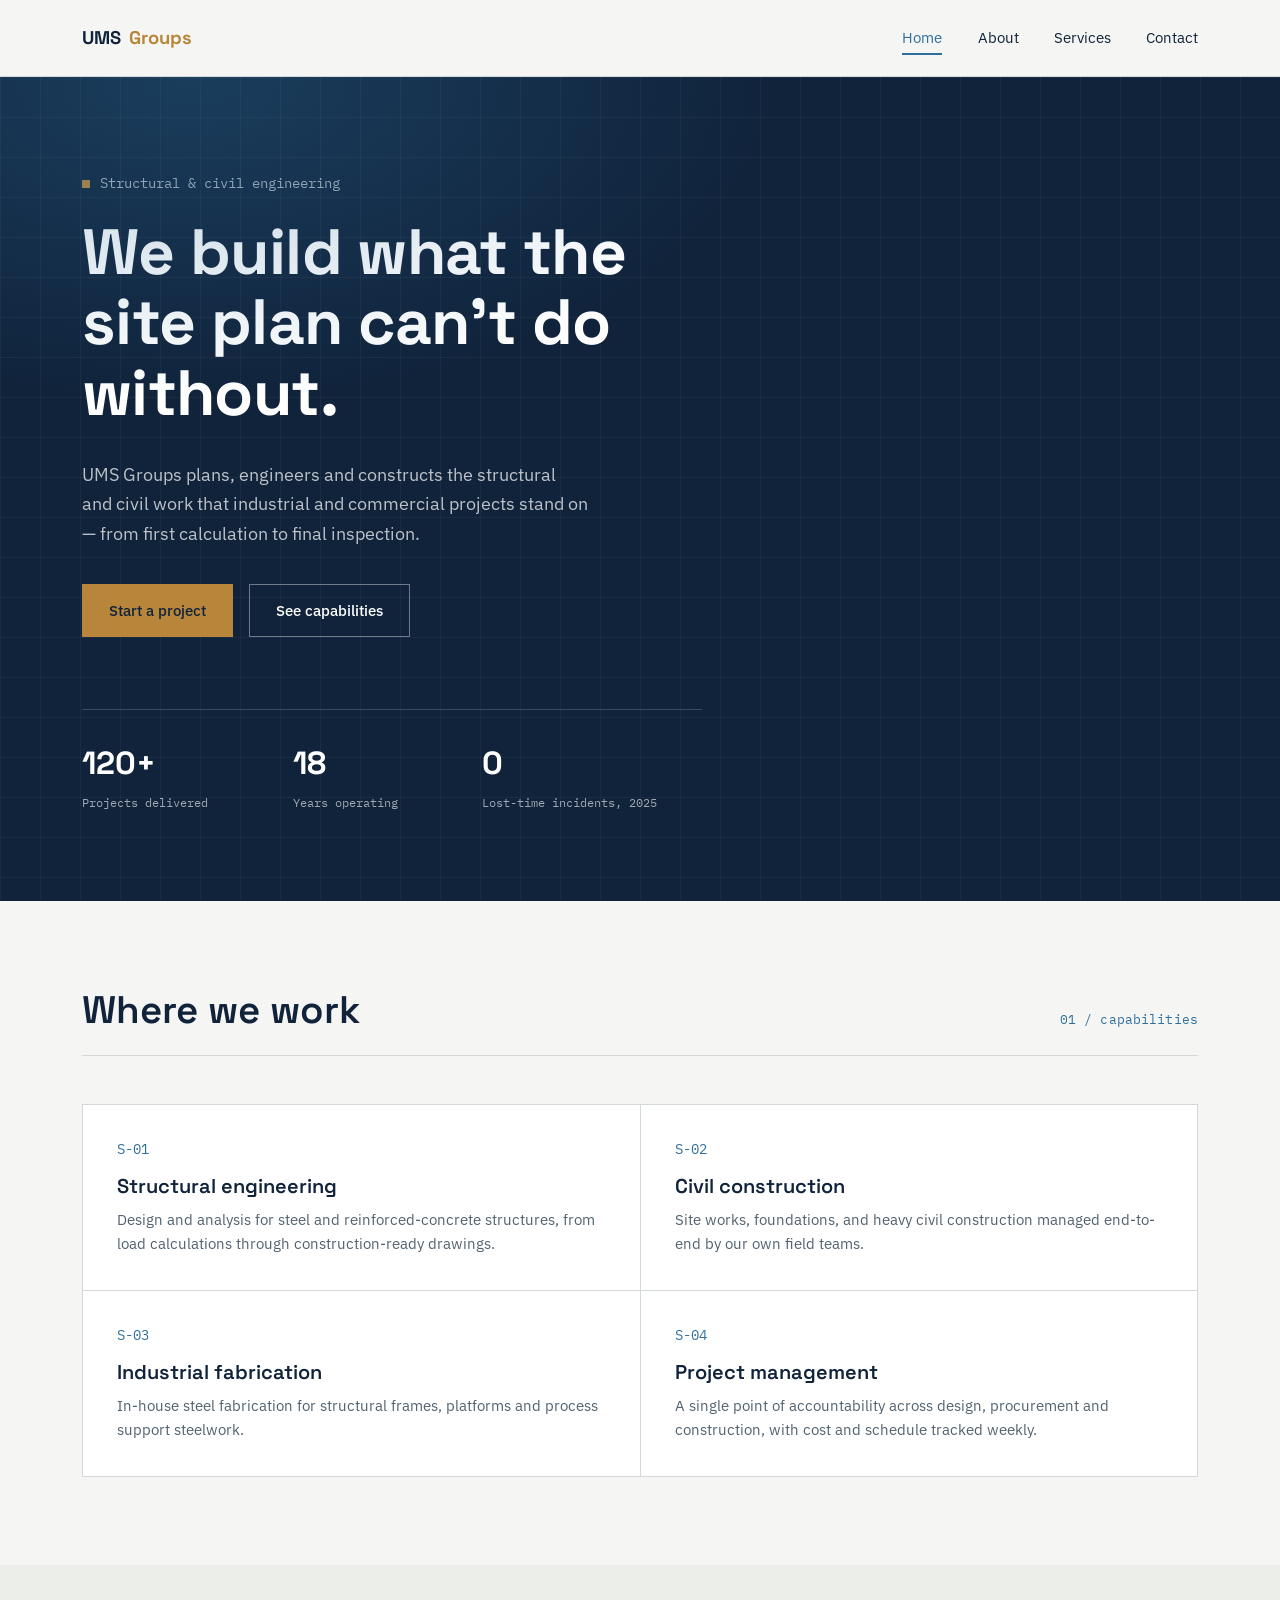
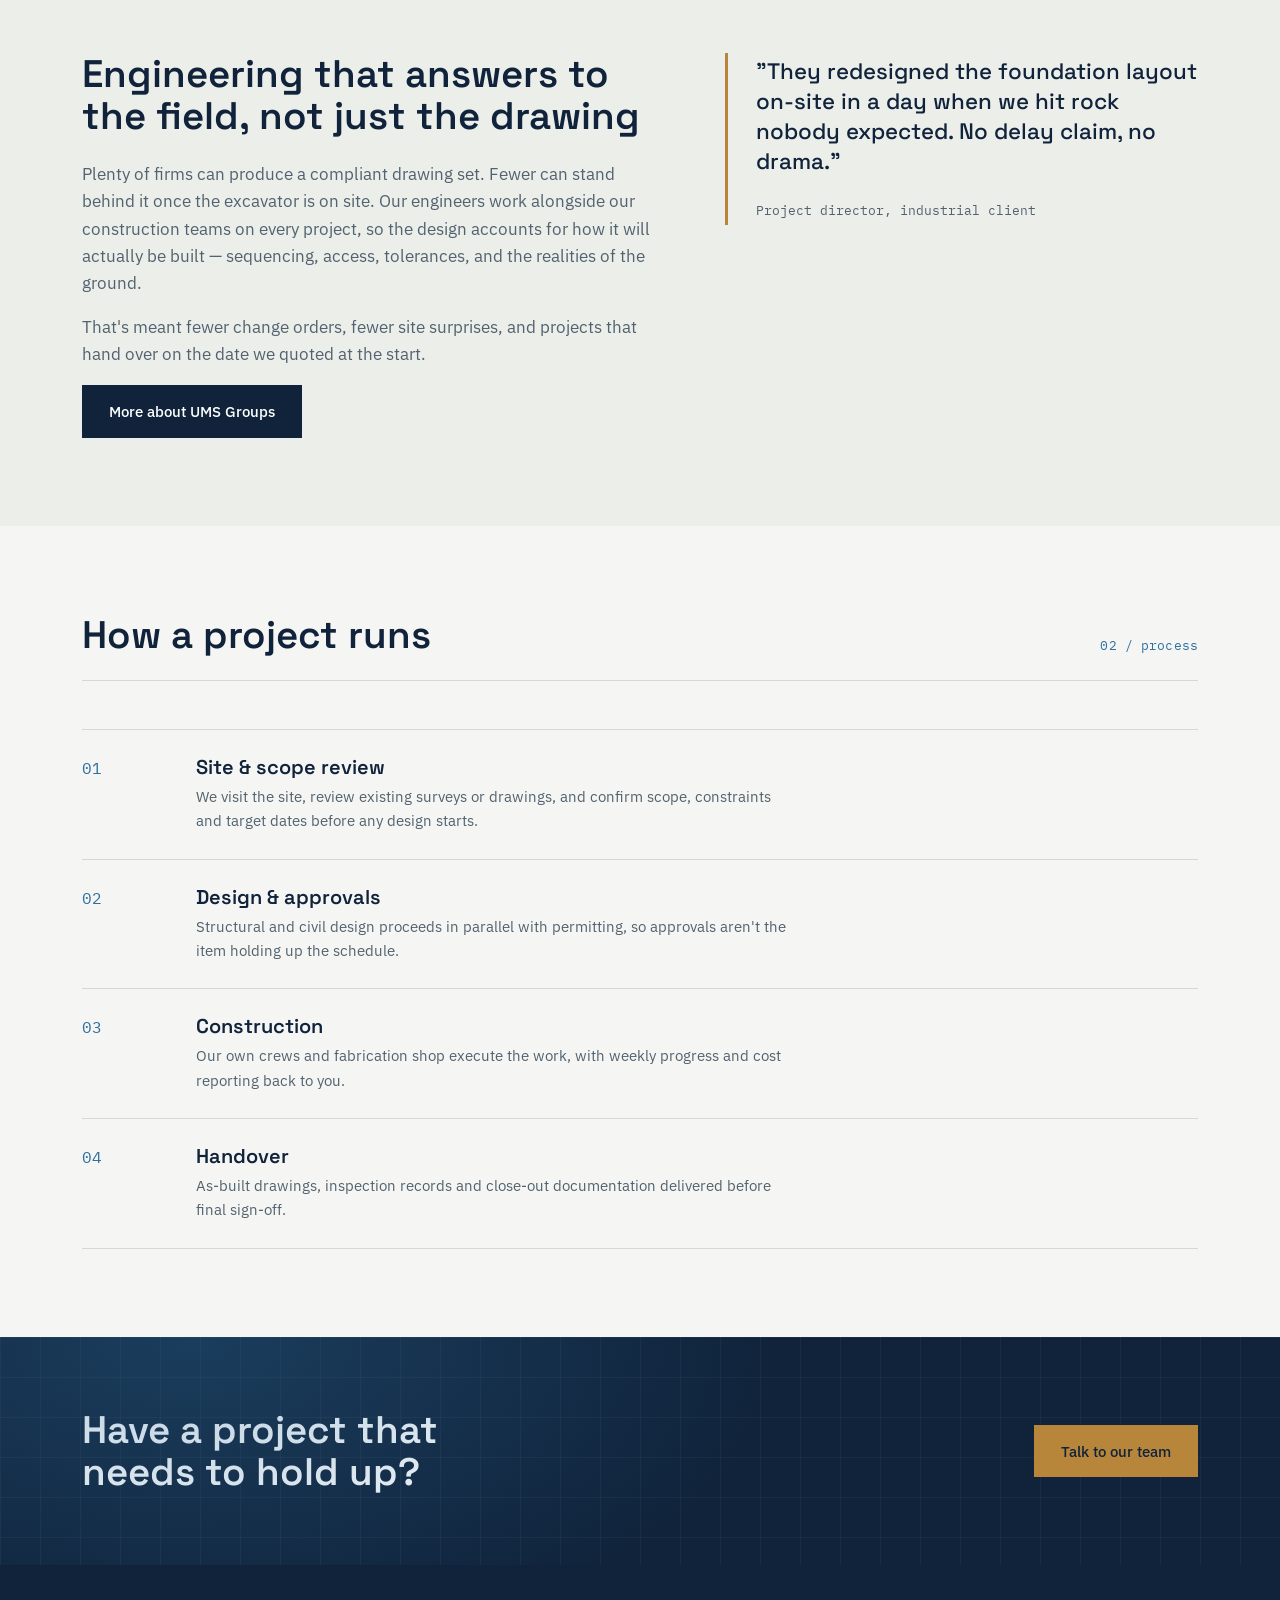
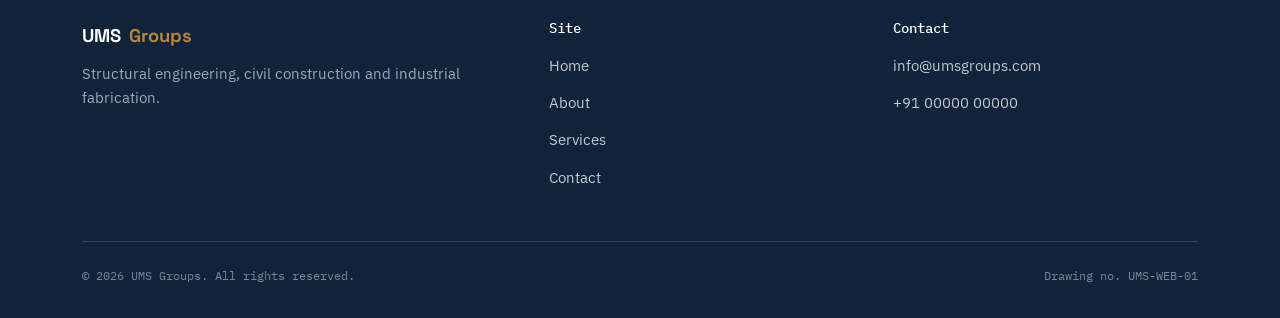
==== index.html @ aa7c988b "Add files via upload" ====
<!DOCTYPE html>
<html lang="en">
<head>
<meta charset="UTF-8">
<meta name="viewport" content="width=device-width, initial-scale=1.0">
<title>UMS Groups — Structural &amp; Civil Engineering</title>
<meta name="description" content="UMS Groups delivers structural engineering, civil construction and industrial fabrication for projects that have to get it right the first time.">
<link rel="stylesheet" href="style.css">
</head>
<body>

<header class="site-header">
  <div class="wrap">
    <a href="index.html" class="brand">UMS <span>Groups</span></a>
    <nav class="primary" id="primaryNav">
      <a href="index.html" class="current">Home</a>
      <a href="about.html">About</a>
      <a href="services.html">Services</a>
      <a href="contact.html">Contact</a>
    </nav>
    <button class="nav-toggle" id="navToggle" aria-expanded="false" aria-controls="primaryNav">Menu</button>
  </div>
</header>

<section class="blueprint hero">
  <div class="wrap">
    <p class="eyebrow">Structural &amp; civil engineering</p>
    <h1>We build what the site plan can't do without.</h1>
    <p class="lede">UMS Groups plans, engineers and constructs the structural and civil work that industrial and commercial projects stand on — from first calculation to final inspection.</p>
    <div class="hero-actions">
      <a href="contact.html" class="btn btn-primary">Start a project</a>
      <a href="services.html" class="btn btn-outline">See capabilities</a>
    </div>
    <div class="hero-stats">
      <div>
        <div class="stat-value">120+</div>
        <div class="stat-label">Projects delivered</div>
      </div>
      <div>
        <div class="stat-value">18</div>
        <div class="stat-label">Years operating</div>
      </div>
      <div>
        <div class="stat-value">0</div>
        <div class="stat-label">Lost-time incidents, 2025</div>
      </div>
    </div>
  </div>
</section>

<section>
  <div class="wrap">
    <div class="section-head">
      <h2>Where we work</h2>
      <span class="index mono">01 / capabilities</span>
    </div>
    <div class="cap-list">
      <div class="cap-item">
        <span class="num mono">S-01</span>
        <h3>Structural engineering</h3>
        <p>Design and analysis for steel and reinforced-concrete structures, from load calculations through construction-ready drawings.</p>
      </div>
      <div class="cap-item">
        <span class="num mono">S-02</span>
        <h3>Civil construction</h3>
        <p>Site works, foundations, and heavy civil construction managed end-to-end by our own field teams.</p>
      </div>
      <div class="cap-item">
        <span class="num mono">S-03</span>
        <h3>Industrial fabrication</h3>
        <p>In-house steel fabrication for structural frames, platforms and process support steelwork.</p>
      </div>
      <div class="cap-item">
        <span class="num mono">S-04</span>
        <h3>Project management</h3>
        <p>A single point of accountability across design, procurement and construction, with cost and schedule tracked weekly.</p>
      </div>
    </div>
  </div>
</section>

<section class="on-dim">
  <div class="wrap split">
    <div>
      <div class="section-head" style="border:none;padding-bottom:0;margin-bottom:24px;">
        <h2>Engineering that answers to the field, not just the drawing</h2>
      </div>
      <p>Plenty of firms can produce a compliant drawing set. Fewer can stand behind it once the excavator is on site. Our engineers work alongside our construction teams on every project, so the design accounts for how it will actually be built — sequencing, access, tolerances, and the realities of the ground.</p>
      <p>That's meant fewer change orders, fewer site surprises, and projects that hand over on the date we quoted at the start.</p>
      <a href="about.html" class="btn btn-dark">More about UMS Groups</a>
    </div>
    <div class="quote-block">
      <p>"They redesigned the foundation layout on-site in a day when we hit rock nobody expected. No delay claim, no drama."</p>
      <div class="who">Project director, industrial client</div>
    </div>
  </div>
</section>

<section>
  <div class="wrap">
    <div class="section-head">
      <h2>How a project runs</h2>
      <span class="index mono">02 / process</span>
    </div>
    <div class="steps">
      <div class="step">
        <div class="step-num mono">01</div>
        <div>
          <h3>Site &amp; scope review</h3>
          <p>We visit the site, review existing surveys or drawings, and confirm scope, constraints and target dates before any design starts.</p>
        </div>
      </div>
      <div class="step">
        <div class="step-num mono">02</div>
        <div>
          <h3>Design &amp; approvals</h3>
          <p>Structural and civil design proceeds in parallel with permitting, so approvals aren't the item holding up the schedule.</p>
        </div>
      </div>
      <div class="step">
        <div class="step-num mono">03</div>
        <div>
          <h3>Construction</h3>
          <p>Our own crews and fabrication shop execute the work, with weekly progress and cost reporting back to you.</p>
        </div>
      </div>
      <div class="step">
        <div class="step-num mono">04</div>
        <div>
          <h3>Handover</h3>
          <p>As-built drawings, inspection records and close-out documentation delivered before final sign-off.</p>
        </div>
      </div>
    </div>
  </div>
</section>

<section class="blueprint cta-band">
  <div class="wrap">
    <h2>Have a project that needs to hold up?</h2>
    <a href="contact.html" class="btn btn-primary">Talk to our team</a>
  </div>
</section>

<footer class="site-footer">
  <div class="wrap">
    <div class="foot-top">
      <div>
        <div class="brand">UMS <span style="color:#B8863B;">Groups</span></div>
        <p>Structural engineering, civil construction and industrial fabrication.</p>
      </div>
      <div>
        <h4>Site</h4>
        <ul>
          <li><a href="index.html">Home</a></li>
          <li><a href="about.html">About</a></li>
          <li><a href="services.html">Services</a></li>
          <li><a href="contact.html">Contact</a></li>
        </ul>
      </div>
      <div>
        <h4>Contact</h4>
        <ul>
          <li><a href="mailto:info@umsgroups.com">info@umsgroups.com</a></li>
          <li><a href="tel:+910000000000">+91 00000 00000</a></li>
        </ul>
      </div>
    </div>
    <div class="foot-bottom">
      <span>© 2026 UMS Groups. All rights reserved.</span>
      <span>Drawing no. UMS-WEB-01</span>
    </div>
  </div>
</footer>

<script>
  const toggle = document.getElementById('navToggle');
  const nav = document.getElementById('primaryNav');
  if (toggle) {
    toggle.addEventListener('click', () => {
      const open = nav.classList.toggle('open');
      toggle.setAttribute('aria-expanded', open ? 'true' : 'false');
    });
  }
</script>

</body>
</html>
---- style.css ----
/* ============================================
   UMS Groups — shared design system
   Concept: technical / blueprint drawing.
   Structure reads like a drawing sheet — grid
   lines, corner ticks, measurement labels —
   rather than decorative cards or gradients.
   ============================================ */

@import url('https://fonts.googleapis.com/css2?family=Space+Grotesk:wght@400;500;600;700&family=IBM+Plex+Sans:wght@400;500;600&family=IBM+Plex+Mono:wght@400;500&display=swap');

:root {
  --ink: #10233B;        /* primary navy — headings, dark surfaces */
  --steel: #2E6F9E;      /* structural blue — links, accents */
  --slate: #52626F;      /* secondary text */
  --brass: #B8863B;      /* warm accent — CTAs, highlights */
  --paper: #F5F6F3;      /* page background */
  --paper-dim: #ECEEEA;  /* recessed panels */
  --line: #D3D8D9;       /* hairlines, grid */
  --line-strong: #AEB6B8;
  --white: #FFFFFF;

  --font-display: 'Space Grotesk', sans-serif;
  --font-body: 'IBM Plex Sans', sans-serif;
  --font-mono: 'IBM Plex Mono', monospace;

  --measure: 66ch;
}

* { box-sizing: border-box; }

html { scroll-behavior: smooth; }

body {
  margin: 0;
  background: var(--paper);
  color: var(--ink);
  font-family: var(--font-body);
  font-size: 17px;
  line-height: 1.6;
  -webkit-font-smoothing: antialiased;
}

@media (prefers-reduced-motion: reduce) {
  html { scroll-behavior: auto; }
  * { animation-duration: 0.001ms !important; transition-duration: 0.001ms !important; }
}

h1, h2, h3, h4 {
  font-family: var(--font-display);
  font-weight: 600;
  line-height: 1.1;
  margin: 0 0 0.5em;
  color: var(--ink);
}

h1 { font-size: clamp(2.4rem, 5vw, 4.2rem); font-weight: 700; letter-spacing: -0.01em; }
h2 { font-size: clamp(1.8rem, 3vw, 2.6rem); }
h3 { font-size: 1.25rem; }

p { margin: 0 0 1em; color: var(--slate); max-width: var(--measure); }

a { color: var(--steel); text-decoration: none; }
a:hover { text-decoration: underline; }

a:focus-visible,
button:focus-visible {
  outline: 2px solid var(--brass);
  outline-offset: 3px;
}

.mono {
  font-family: var(--font-mono);
  font-size: 0.8rem;
  color: var(--slate);
  letter-spacing: 0.01em;
}

.wrap {
  max-width: 1180px;
  margin: 0 auto;
  padding: 0 32px;
}

/* ---------- Header ---------- */

.site-header {
  border-bottom: 1px solid var(--line);
  background: var(--paper);
  position: sticky;
  top: 0;
  z-index: 40;
}

.site-header .wrap {
  display: flex;
  align-items: center;
  justify-content: space-between;
  height: 76px;
}

.brand {
  font-family: var(--font-display);
  font-weight: 700;
  font-size: 1.15rem;
  color: var(--ink);
  display: flex;
  align-items: baseline;
  gap: 8px;
}

.brand span {
  color: var(--brass);
}

.brand:hover { text-decoration: none; }

nav.primary {
  display: flex;
  gap: 2.2rem;
}

nav.primary a {
  color: var(--ink);
  font-size: 0.95rem;
  padding: 4px 0;
  border-bottom: 2px solid transparent;
}

nav.primary a:hover {
  text-decoration: none;
  border-bottom-color: var(--brass);
}

nav.primary a.current {
  color: var(--steel);
  border-bottom-color: var(--steel);
}

.nav-toggle { display: none; }

@media (max-width: 760px) {
  nav.primary {
    position: absolute;
    top: 76px;
    left: 0;
    right: 0;
    background: var(--paper);
    border-bottom: 1px solid var(--line);
    flex-direction: column;
    gap: 0;
    display: none;
  }
  nav.primary.open { display: flex; }
  nav.primary a {
    padding: 14px 32px;
    border-bottom: 1px solid var(--line);
    border-left: 3px solid transparent;
  }
  nav.primary a.current,
  nav.primary a:hover {
    border-bottom: 1px solid var(--line);
    border-left: 3px solid var(--brass);
  }
  .nav-toggle {
    display: block;
    background: none;
    border: 1px solid var(--line-strong);
    padding: 8px 12px;
    font-family: var(--font-mono);
    font-size: 0.85rem;
    cursor: pointer;
    color: var(--ink);
  }
}

/* ---------- Blueprint grid backdrop ---------- */

.blueprint {
  position: relative;
  background-color: var(--ink);
  background-image:
    linear-gradient(rgba(255,255,255,0.045) 1px, transparent 1px),
    linear-gradient(90deg, rgba(255,255,255,0.045) 1px, transparent 1px);
  background-size: 40px 40px;
  color: var(--white);
  overflow: hidden;
}

.blueprint::before {
  content: "";
  position: absolute;
  inset: 0;
  background: radial-gradient(ellipse 900px 500px at 15% 0%, rgba(46,111,158,0.35), transparent 65%);
  pointer-events: none;
}

/* corner ticks — like a drawing sheet's frame marks */
.corner-frame {
  position: relative;
  border: 1px solid rgba(255,255,255,0.18);
}

.corner-frame::before,
.corner-frame::after,
.corner-frame > .tick-br-a,
.corner-frame > .tick-br-b {
  content: "";
  position: absolute;
  width: 18px;
  height: 18px;
  border: 1px solid var(--brass);
}

.corner-frame::before { top: -1px; left: -1px; border-width: 2px 0 0 2px; }
.corner-frame::after { bottom: -1px; right: -1px; border-width: 0 2px 2px 0; }

.panel {
  border: 1px solid var(--line);
  background: var(--white);
  padding: 28px;
  position: relative;
}

.panel::before,
.panel::after {
  content: "";
  position: absolute;
  width: 14px;
  height: 14px;
}

.panel::before { top: -1px; left: -1px; border-top: 2px solid var(--steel); border-left: 2px solid var(--steel); }
.panel::after { bottom: -1px; right: -1px; border-bottom: 2px solid var(--steel); border-right: 2px solid var(--steel); }

/* ---------- Hero ---------- */

.hero {
  padding: 96px 0 88px;
}

.hero .eyebrow {
  font-family: var(--font-mono);
  font-size: 0.85rem;
  color: rgba(255,255,255,0.65);
  margin-bottom: 22px;
  display: flex;
  align-items: center;
  gap: 10px;
}

.hero .eyebrow::before {
  content: "";
  width: 8px;
  height: 8px;
  background: var(--brass);
  display: inline-block;
}

.hero h1 { color: var(--white); max-width: 15ch; }

.hero .lede {
  color: rgba(255,255,255,0.72);
  font-size: 1.15rem;
  max-width: 46ch;
  margin-top: 20px;
}

.hero-actions {
  display: flex;
  gap: 16px;
  margin-top: 36px;
  flex-wrap: wrap;
}

.hero-stats {
  display: grid;
  grid-template-columns: repeat(3, auto);
  gap: 40px;
  margin-top: 72px;
  padding-top: 28px;
  border-top: 1px solid rgba(255,255,255,0.18);
  max-width: 620px;
}

.hero-stats .stat-value {
  font-family: var(--font-display);
  font-size: 2rem;
  font-weight: 700;
  color: var(--white);
}

.hero-stats .stat-label {
  font-family: var(--font-mono);
  font-size: 0.78rem;
  color: rgba(255,255,255,0.6);
  margin-top: 4px;
}

@media (max-width: 640px) {
  .hero-stats { grid-template-columns: repeat(2, auto); }
}

/* ---------- Buttons ---------- */

.btn {
  display: inline-flex;
  align-items: center;
  gap: 10px;
  padding: 13px 26px;
  font-family: var(--font-body);
  font-weight: 500;
  font-size: 0.95rem;
  border: 1px solid transparent;
  cursor: pointer;
  transition: background 0.15s ease, border-color 0.15s ease, color 0.15s ease;
}

.btn:hover { text-decoration: none; }

.btn-primary {
  background: var(--brass);
  color: var(--ink);
}
.btn-primary:hover { background: #cc9847; }

.btn-outline {
  background: transparent;
  color: var(--white);
  border-color: rgba(255,255,255,0.4);
}
.btn-outline:hover { border-color: var(--white); }

.btn-dark {
  background: var(--ink);
  color: var(--white);
}
.btn-dark:hover { background: #1a3555; }

/* ---------- Sections ---------- */

section { padding: 88px 0; }

.section-head {
  display: flex;
  justify-content: space-between;
  align-items: flex-end;
  gap: 32px;
  margin-bottom: 48px;
  border-bottom: 1px solid var(--line);
  padding-bottom: 24px;
}

.section-head .index {
  font-family: var(--font-mono);
  font-size: 0.8rem;
  color: var(--steel);
}

.section-head h2 { margin: 0; }

.on-dim { background: var(--paper-dim); }

/* ---------- Capability / service list ---------- */

.cap-list {
  display: grid;
  grid-template-columns: repeat(2, 1fr);
  gap: 1px;
  background: var(--line);
  border: 1px solid var(--line);
}

.cap-item {
  background: var(--white);
  padding: 34px;
}

.cap-item .num {
  font-family: var(--font-mono);
  color: var(--steel);
  font-size: 0.85rem;
  display: block;
  margin-bottom: 14px;
}

.cap-item h3 { margin-bottom: 10px; }
.cap-item p { margin: 0; font-size: 0.96rem; }

@media (max-width: 760px) {
  .cap-list { grid-template-columns: 1fr; }
}

/* ---------- Two column ---------- */

.split {
  display: grid;
  grid-template-columns: 1.1fr 0.9fr;
  gap: 64px;
  align-items: start;
}

@media (max-width: 860px) {
  .split { grid-template-columns: 1fr; gap: 40px; }
}

/* ---------- Process steps (legitimately sequential) ---------- */

.steps {
  counter-reset: step;
  border-top: 1px solid var(--line);
}

.step {
  display: grid;
  grid-template-columns: 90px 1fr;
  gap: 24px;
  padding: 26px 0;
  border-bottom: 1px solid var(--line);
}

.step .step-num {
  font-family: var(--font-mono);
  color: var(--steel);
  font-size: 1rem;
}

.step h3 { margin-bottom: 6px; }
.step p { margin: 0; font-size: 0.95rem; }

/* ---------- Values / list rows ---------- */

.row-list { border-top: 1px solid var(--line); }
.row-list .row {
  display: grid;
  grid-template-columns: 220px 1fr;
  gap: 24px;
  padding: 22px 0;
  border-bottom: 1px solid var(--line);
}
.row-list .row h3 { margin: 0; font-size: 1.05rem; }
.row-list .row p { margin: 0; font-size: 0.95rem; }

@media (max-width: 640px) {
  .row-list .row { grid-template-columns: 1fr; gap: 6px; }
}

/* ---------- Quote / testimonial ---------- */

.quote-block {
  border-left: 3px solid var(--brass);
  padding: 4px 0 4px 28px;
}
.quote-block p {
  font-family: var(--font-display);
  font-size: 1.4rem;
  color: var(--ink);
  font-weight: 500;
  max-width: 42ch;
  line-height: 1.35;
}
.quote-block .who {
  font-family: var(--font-mono);
  font-size: 0.82rem;
  color: var(--slate);
}

/* ---------- CTA band ---------- */

.cta-band {
  padding: 72px 0;
}
.cta-band .wrap {
  display: flex;
  justify-content: space-between;
  align-items: center;
  gap: 32px;
  flex-wrap: wrap;
}
.cta-band h2 { color: var(--white); margin: 0; max-width: 16ch; }

/* ---------- Forms ---------- */

.field {
  margin-bottom: 22px;
}
.field label {
  display: block;
  font-family: var(--font-mono);
  font-size: 0.8rem;
  color: var(--slate);
  margin-bottom: 8px;
}
.field input,
.field textarea,
.field select {
  width: 100%;
  border: 1px solid var(--line-strong);
  background: var(--white);
  padding: 12px 14px;
  font-family: var(--font-body);
  font-size: 0.98rem;
  color: var(--ink);
}
.field input:focus,
.field textarea:focus,
.field select:focus {
  outline: none;
  border-color: var(--steel);
}
.field textarea { resize: vertical; min-height: 120px; }
.field-row { display: grid; grid-template-columns: 1fr 1fr; gap: 20px; }
@media (max-width: 640px) { .field-row { grid-template-columns: 1fr; } }

/* ---------- Contact info list ---------- */

.info-list { margin-top: 8px; }
.info-list .item {
  padding: 18px 0;
  border-bottom: 1px solid var(--line);
}
.info-list .item .label {
  font-family: var(--font-mono);
  font-size: 0.78rem;
  color: var(--steel);
  margin-bottom: 4px;
}
.info-list .item div.val { color: var(--ink); font-size: 1rem; }

/* ---------- Footer ---------- */

footer.site-footer {
  background: var(--ink);
  color: rgba(255,255,255,0.65);
  padding: 56px 0 32px;
}
footer.site-footer .foot-top {
  display: grid;
  grid-template-columns: 1.4fr 1fr 1fr;
  gap: 40px;
  padding-bottom: 40px;
  border-bottom: 1px solid rgba(255,255,255,0.15);
}
footer.site-footer h4 {
  color: var(--white);
  font-size: 0.85rem;
  font-family: var(--font-mono);
  font-weight: 500;
  margin-bottom: 16px;
}
footer.site-footer .brand { color: var(--white); margin-bottom: 12px; }
footer.site-footer p { color: rgba(255,255,255,0.6); font-size: 0.92rem; }
footer.site-footer ul { list-style: none; margin: 0; padding: 0; }
footer.site-footer li { margin-bottom: 10px; }
footer.site-footer a { color: rgba(255,255,255,0.75); font-size: 0.92rem; }
footer.site-footer .foot-bottom {
  display: flex;
  justify-content: space-between;
  padding-top: 24px;
  font-family: var(--font-mono);
  font-size: 0.78rem;
  color: rgba(255,255,255,0.45);
  flex-wrap: wrap;
  gap: 12px;
}
@media (max-width: 760px) {
  footer.site-footer .foot-top { grid-template-columns: 1fr; }
}

/* ---------- Page hero (interior pages, simpler) ---------- */

.page-hero {
  padding: 64px 0 56px;
}
.page-hero .eyebrow {
  font-family: var(--font-mono);
  font-size: 0.85rem;
  color: rgba(255,255,255,0.65);
  margin-bottom: 16px;
}
.page-hero h1 { color: var(--white); max-width: 20ch; font-size: clamp(2.1rem, 4vw, 3.2rem); }
.page-hero p.lede { color: rgba(255,255,255,0.72); max-width: 52ch; margin-top: 16px; font-size: 1.08rem; }
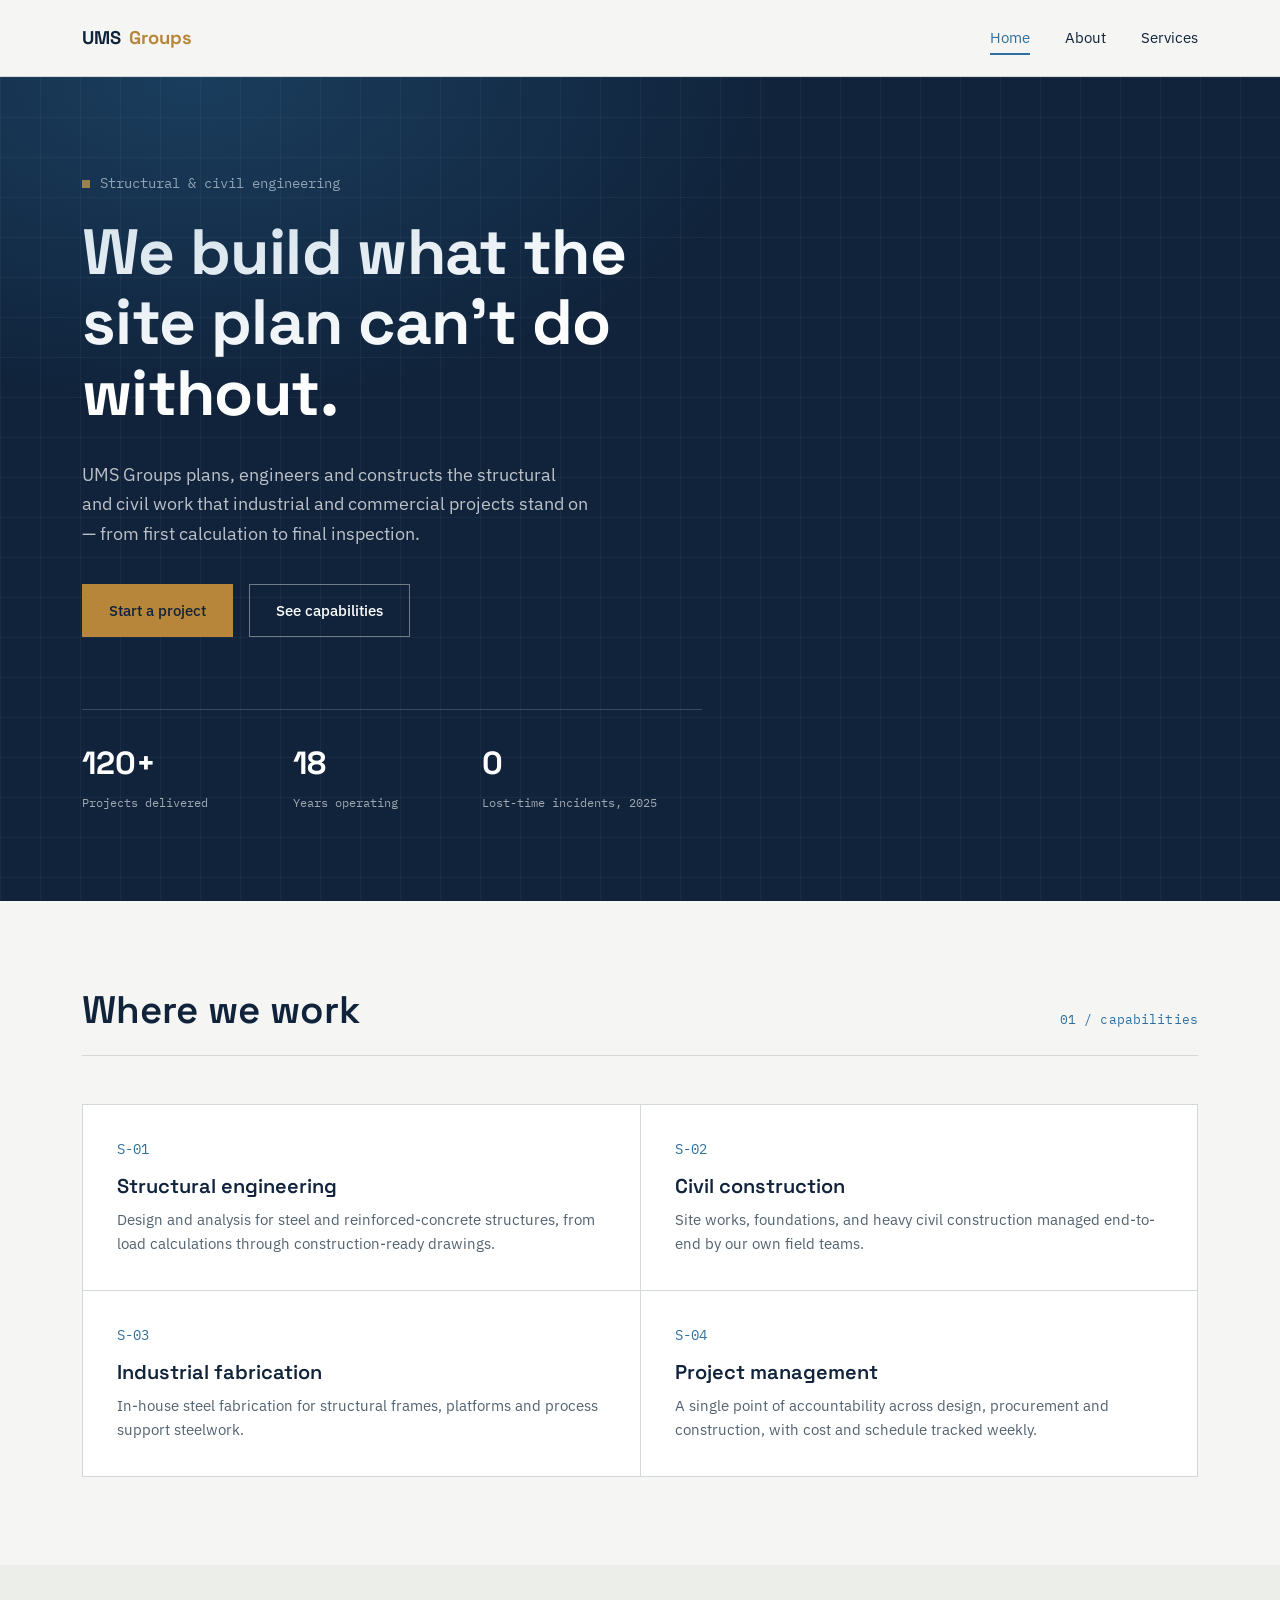
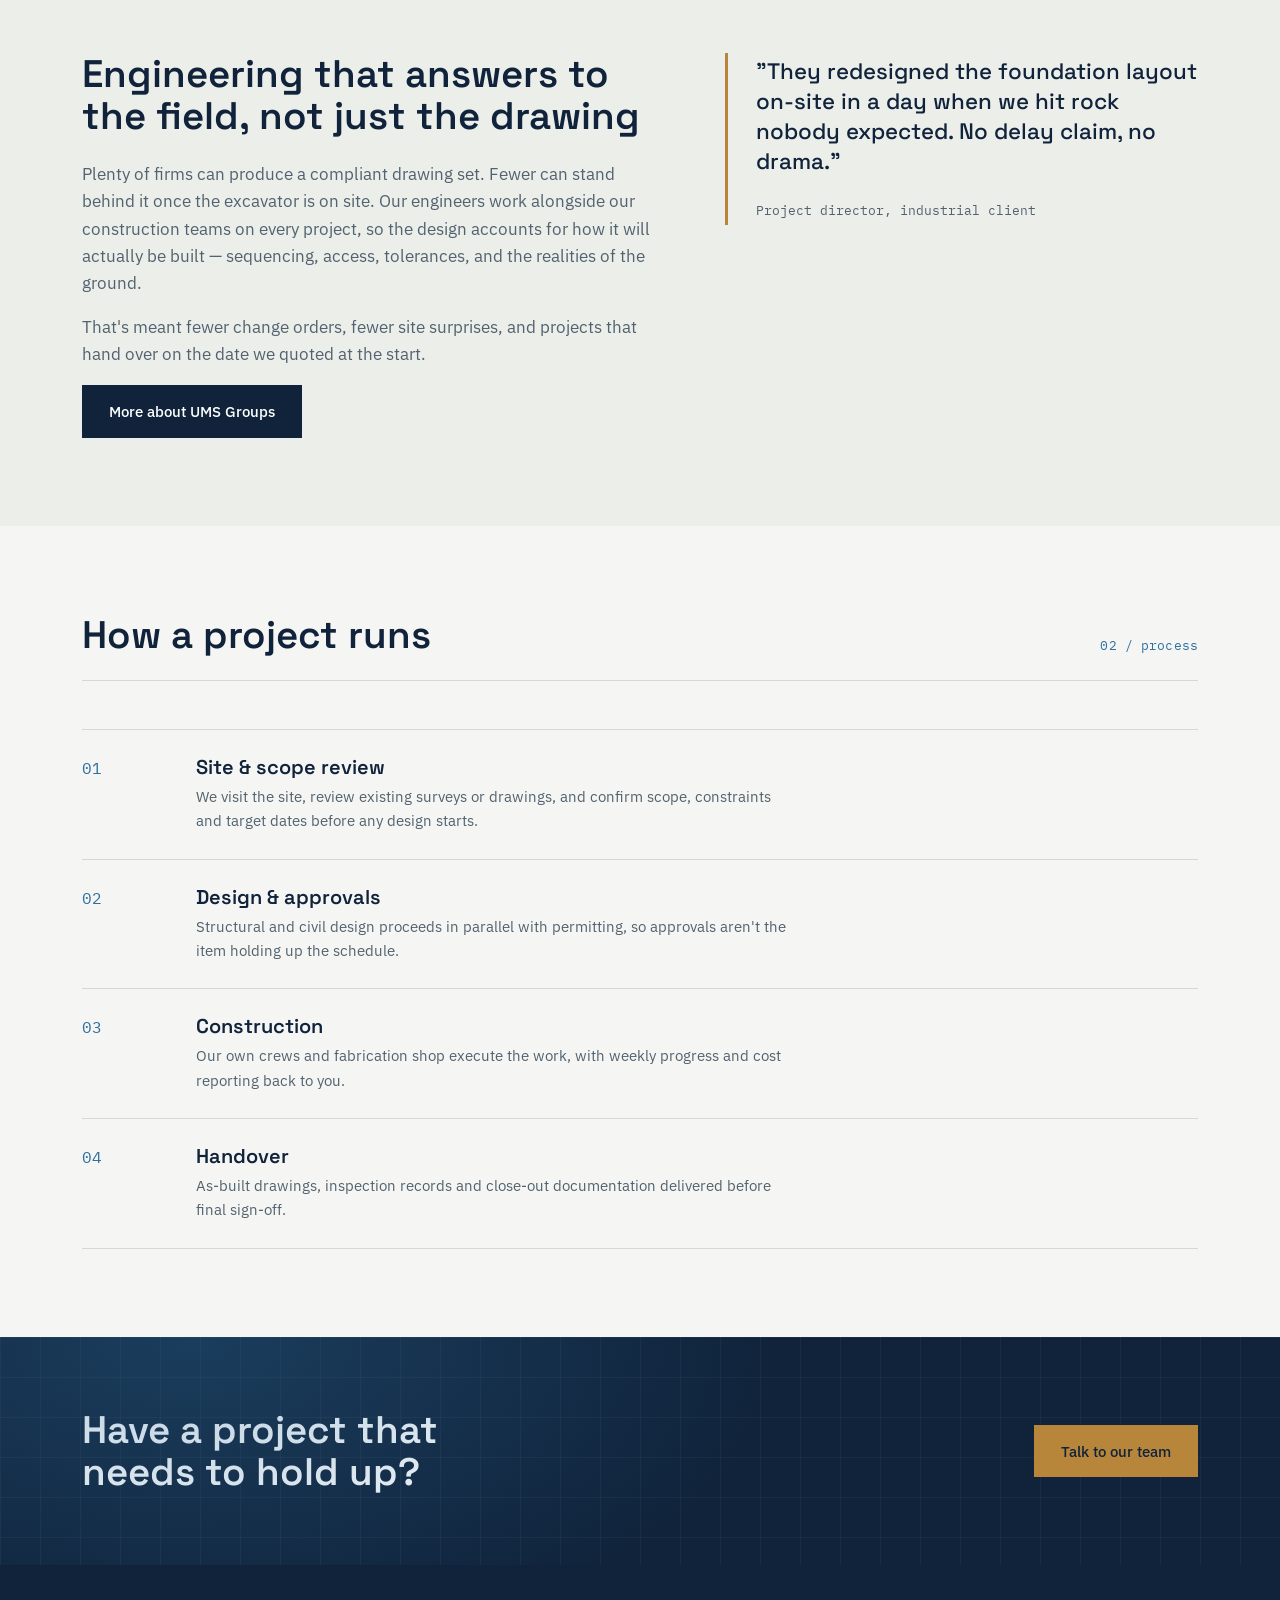
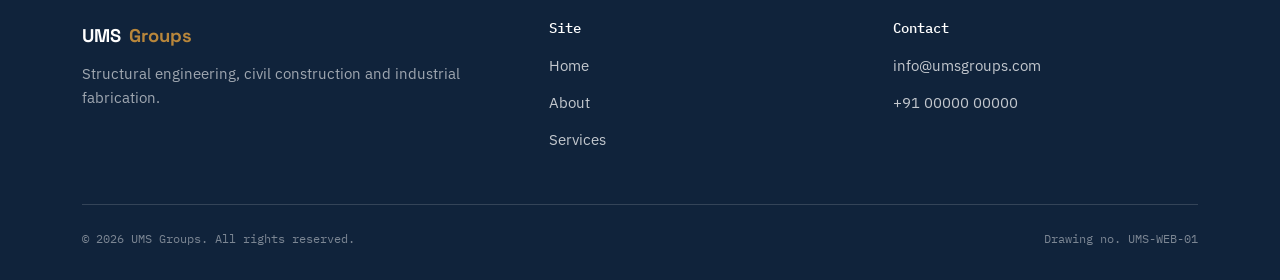
==== commit 70e9f38f: "Change contact.html - Session 1 (6a97af6a6b55c635cd518819)" ====
--- a/index.html
+++ b/index.html
@@ -16,7 +16,6 @@
       <a href="index.html" class="current">Home</a>
       <a href="about.html">About</a>
       <a href="services.html">Services</a>
-      <a href="contact.html">Contact</a>
     </nav>
     <button class="nav-toggle" id="navToggle" aria-expanded="false" aria-controls="primaryNav">Menu</button>
   </div>
@@ -28,7 +27,7 @@
     <h1>We build what the site plan can't do without.</h1>
     <p class="lede">UMS Groups plans, engineers and constructs the structural and civil work that industrial and commercial projects stand on — from first calculation to final inspection.</p>
     <div class="hero-actions">
-      <a href="contact.html" class="btn btn-primary">Start a project</a>
+      <a href="mailto:umscontrctor@gmail.com" class="btn btn-primary">Start a project</a>
       <a href="services.html" class="btn btn-outline">See capabilities</a>
     </div>
     <div class="hero-stats">
@@ -138,7 +137,7 @@
 <section class="blueprint cta-band">
   <div class="wrap">
     <h2>Have a project that needs to hold up?</h2>
-    <a href="contact.html" class="btn btn-primary">Talk to our team</a>
+    <a href="mailto:umscontrctor@gmail.com" class="btn btn-primary">Talk to our team</a>
   </div>
 </section>
 
@@ -155,7 +154,6 @@
           <li><a href="index.html">Home</a></li>
           <li><a href="about.html">About</a></li>
           <li><a href="services.html">Services</a></li>
-          <li><a href="contact.html">Contact</a></li>
         </ul>
       </div>
       <div>
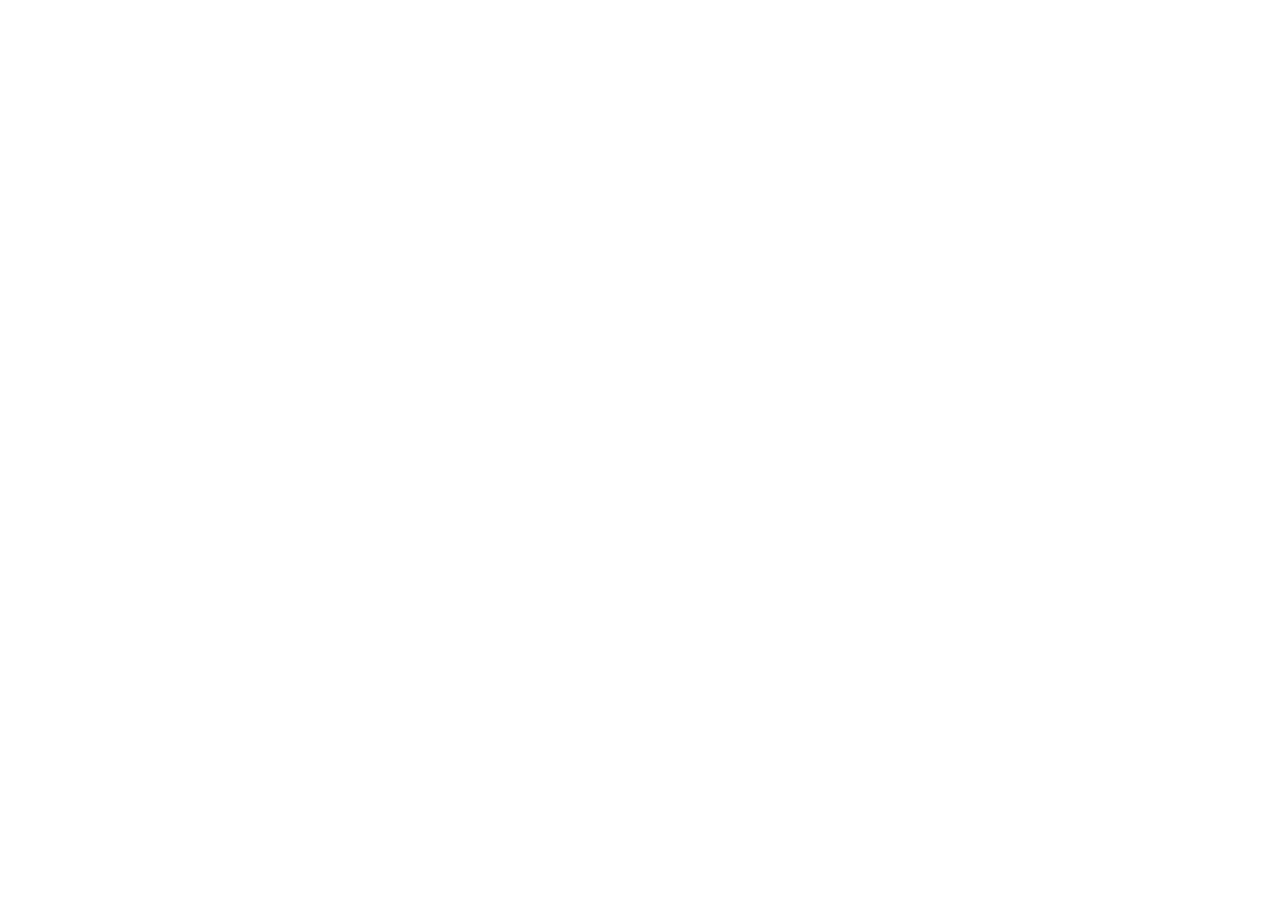
==== commit 2c78aba7: "Add files via upload" ====
--- a/index.html
+++ b/index.html
@@ -1,186 +1,14 @@
-<!DOCTYPE html>
+<!doctype html>
 <html lang="en">
-<head>
-<meta charset="UTF-8">
-<meta name="viewport" content="width=device-width, initial-scale=1.0">
-<title>UMS Groups — Structural &amp; Civil Engineering</title>
-<meta name="description" content="UMS Groups delivers structural engineering, civil construction and industrial fabrication for projects that have to get it right the first time.">
-<link rel="stylesheet" href="style.css">
-</head>
-<body>
-
-<header class="site-header">
-  <div class="wrap">
-    <a href="index.html" class="brand">UMS <span>Groups</span></a>
-    <nav class="primary" id="primaryNav">
-      <a href="index.html" class="current">Home</a>
-      <a href="about.html">About</a>
-      <a href="services.html">Services</a>
-    </nav>
-    <button class="nav-toggle" id="navToggle" aria-expanded="false" aria-controls="primaryNav">Menu</button>
-  </div>
-</header>
-
-<section class="blueprint hero">
-  <div class="wrap">
-    <p class="eyebrow">Structural &amp; civil engineering</p>
-    <h1>We build what the site plan can't do without.</h1>
-    <p class="lede">UMS Groups plans, engineers and constructs the structural and civil work that industrial and commercial projects stand on — from first calculation to final inspection.</p>
-    <div class="hero-actions">
-      <a href="mailto:umscontrctor@gmail.com" class="btn btn-primary">Start a project</a>
-      <a href="services.html" class="btn btn-outline">See capabilities</a>
-    </div>
-    <div class="hero-stats">
-      <div>
-        <div class="stat-value">120+</div>
-        <div class="stat-label">Projects delivered</div>
-      </div>
-      <div>
-        <div class="stat-value">18</div>
-        <div class="stat-label">Years operating</div>
-      </div>
-      <div>
-        <div class="stat-value">0</div>
-        <div class="stat-label">Lost-time incidents, 2025</div>
-      </div>
-    </div>
-  </div>
-</section>
-
-<section>
-  <div class="wrap">
-    <div class="section-head">
-      <h2>Where we work</h2>
-      <span class="index mono">01 / capabilities</span>
-    </div>
-    <div class="cap-list">
-      <div class="cap-item">
-        <span class="num mono">S-01</span>
-        <h3>Structural engineering</h3>
-        <p>Design and analysis for steel and reinforced-concrete structures, from load calculations through construction-ready drawings.</p>
-      </div>
-      <div class="cap-item">
-        <span class="num mono">S-02</span>
-        <h3>Civil construction</h3>
-        <p>Site works, foundations, and heavy civil construction managed end-to-end by our own field teams.</p>
-      </div>
-      <div class="cap-item">
-        <span class="num mono">S-03</span>
-        <h3>Industrial fabrication</h3>
-        <p>In-house steel fabrication for structural frames, platforms and process support steelwork.</p>
-      </div>
-      <div class="cap-item">
-        <span class="num mono">S-04</span>
-        <h3>Project management</h3>
-        <p>A single point of accountability across design, procurement and construction, with cost and schedule tracked weekly.</p>
-      </div>
-    </div>
-  </div>
-</section>
-
-<section class="on-dim">
-  <div class="wrap split">
-    <div>
-      <div class="section-head" style="border:none;padding-bottom:0;margin-bottom:24px;">
-        <h2>Engineering that answers to the field, not just the drawing</h2>
-      </div>
-      <p>Plenty of firms can produce a compliant drawing set. Fewer can stand behind it once the excavator is on site. Our engineers work alongside our construction teams on every project, so the design accounts for how it will actually be built — sequencing, access, tolerances, and the realities of the ground.</p>
-      <p>That's meant fewer change orders, fewer site surprises, and projects that hand over on the date we quoted at the start.</p>
-      <a href="about.html" class="btn btn-dark">More about UMS Groups</a>
-    </div>
-    <div class="quote-block">
-      <p>"They redesigned the foundation layout on-site in a day when we hit rock nobody expected. No delay claim, no drama."</p>
-      <div class="who">Project director, industrial client</div>
-    </div>
-  </div>
-</section>
-
-<section>
-  <div class="wrap">
-    <div class="section-head">
-      <h2>How a project runs</h2>
-      <span class="index mono">02 / process</span>
-    </div>
-    <div class="steps">
-      <div class="step">
-        <div class="step-num mono">01</div>
-        <div>
-          <h3>Site &amp; scope review</h3>
-          <p>We visit the site, review existing surveys or drawings, and confirm scope, constraints and target dates before any design starts.</p>
-        </div>
-      </div>
-      <div class="step">
-        <div class="step-num mono">02</div>
-        <div>
-          <h3>Design &amp; approvals</h3>
-          <p>Structural and civil design proceeds in parallel with permitting, so approvals aren't the item holding up the schedule.</p>
-        </div>
-      </div>
-      <div class="step">
-        <div class="step-num mono">03</div>
-        <div>
-          <h3>Construction</h3>
-          <p>Our own crews and fabrication shop execute the work, with weekly progress and cost reporting back to you.</p>
-        </div>
-      </div>
-      <div class="step">
-        <div class="step-num mono">04</div>
-        <div>
-          <h3>Handover</h3>
-          <p>As-built drawings, inspection records and close-out documentation delivered before final sign-off.</p>
-        </div>
-      </div>
-    </div>
-  </div>
-</section>
-
-<section class="blueprint cta-band">
-  <div class="wrap">
-    <h2>Have a project that needs to hold up?</h2>
-    <a href="mailto:umscontrctor@gmail.com" class="btn btn-primary">Talk to our team</a>
-  </div>
-</section>
-
-<footer class="site-footer">
-  <div class="wrap">
-    <div class="foot-top">
-      <div>
-        <div class="brand">UMS <span style="color:#B8863B;">Groups</span></div>
-        <p>Structural engineering, civil construction and industrial fabrication.</p>
-      </div>
-      <div>
-        <h4>Site</h4>
-        <ul>
-          <li><a href="index.html">Home</a></li>
-          <li><a href="about.html">About</a></li>
-          <li><a href="services.html">Services</a></li>
-        </ul>
-      </div>
-      <div>
-        <h4>Contact</h4>
-        <ul>
-          <li><a href="mailto:info@umsgroups.com">info@umsgroups.com</a></li>
-          <li><a href="tel:+910000000000">+91 00000 00000</a></li>
-        </ul>
-      </div>
-    </div>
-    <div class="foot-bottom">
-      <span>© 2026 UMS Groups. All rights reserved.</span>
-      <span>Drawing no. UMS-WEB-01</span>
-    </div>
-  </div>
-</footer>
-
-<script>
-  const toggle = document.getElementById('navToggle');
-  const nav = document.getElementById('primaryNav');
-  if (toggle) {
-    toggle.addEventListener('click', () => {
-      const open = nav.classList.toggle('open');
-      toggle.setAttribute('aria-expanded', open ? 'true' : 'false');
-    });
-  }
-</script>
-
-</body>
+  <head>
+    <meta charset="UTF-8" />
+    <meta name="viewport" content="width=device-width, initial-scale=1.0" />
+    <title>Data Analyst Agent</title>
+    <script async defer src="https://apis.google.com/js/api.js"></script>
+    <script async defer src="https://accounts.google.com/gsi/client"></script>
+  </head>
+  <body>
+    <div id="root"></div>
+    <script type="module" src="/src/main.tsx"></script>
+  </body>
 </html>
